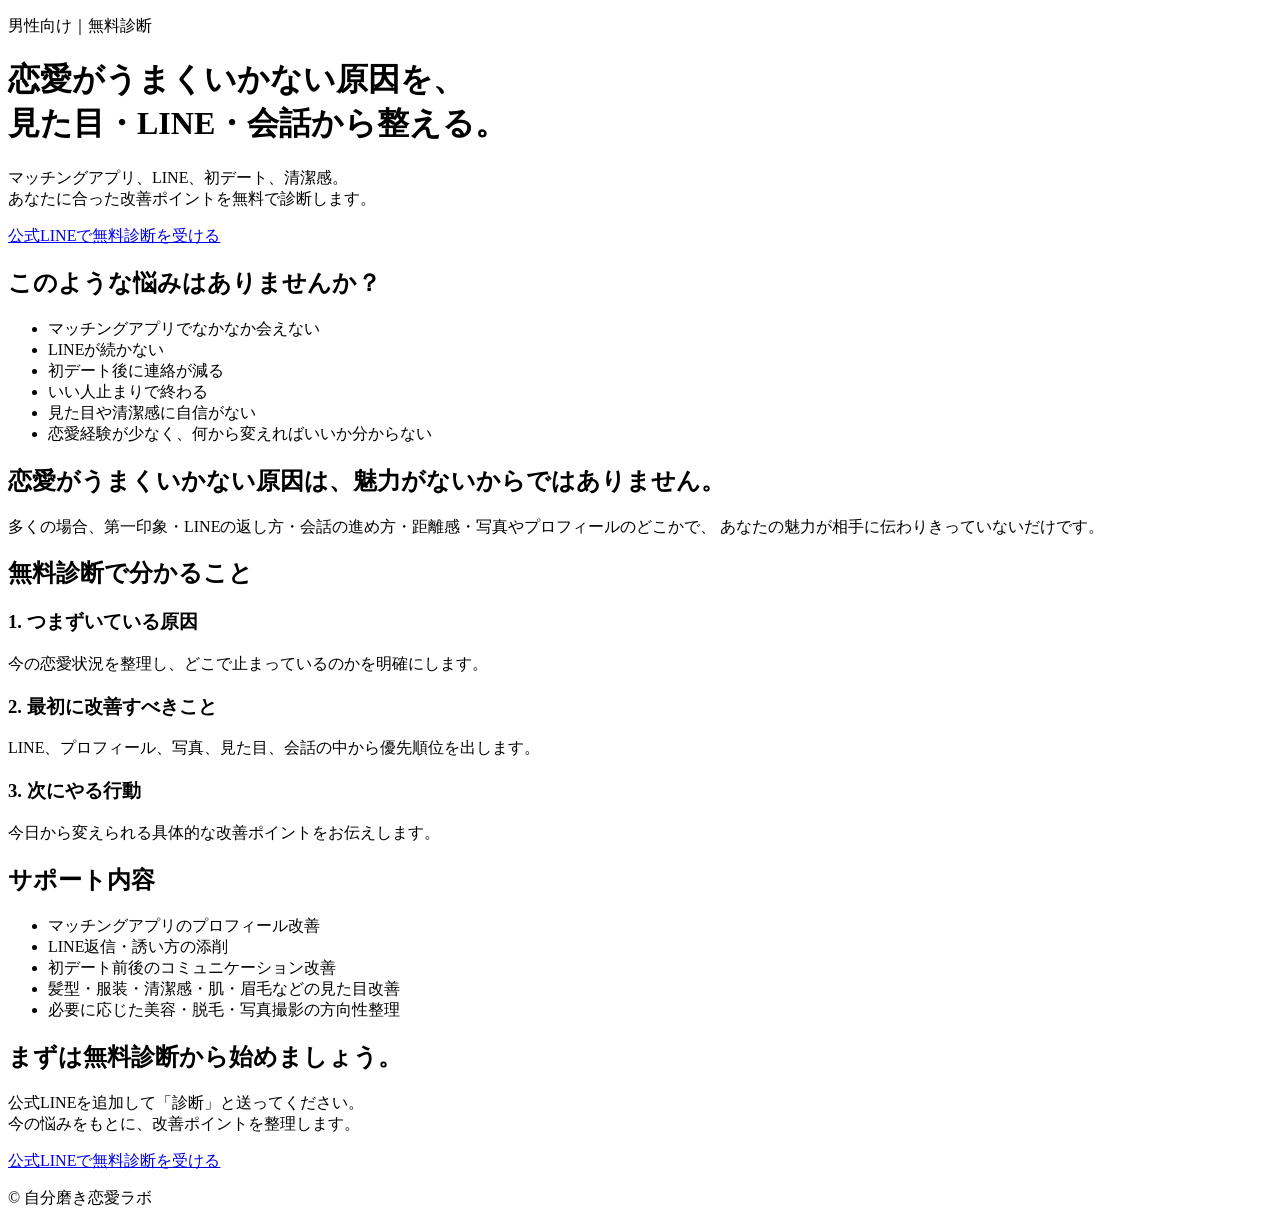
==== index.html @ 27d7d854 "Create index.html for love type diagnosis landing page This HTML file serves as a landing page for a" ====
<!DOCTYPE html>
<html lang="ja">
<head>
  <meta charset="UTF-8" />
  <meta name="viewport" content="width=device-width, initial-scale=1.0" />

  <title>無料恋愛タイプ診断｜自分磨き恋愛ラボ</title>
  <meta name="description" content="マッチングアプリ・LINE・見た目・会話の悩みを整理する、男性向けの無料恋愛タイプ診断です。" />

  <link rel="stylesheet" href="style.css" />
</head>
<body>

  <header class="hero">
    <div class="container">
      <p class="label">男性向け｜無料診断</p>
      <h1>恋愛がうまくいかない原因を、<br>見た目・LINE・会話から整える。</h1>
      <p class="lead">
        マッチングアプリ、LINE、初デート、清潔感。<br>
        あなたに合った改善ポイントを無料で診断します。
      </p>
      <a class="cta" href="https://lin.ee/ここに公式LINEのURLを入れる">
        公式LINEで無料診断を受ける
      </a>
    </div>
  </header>

  <main>
    <section class="section">
      <div class="container">
        <h2>このような悩みはありませんか？</h2>
        <ul class="check-list">
          <li>マッチングアプリでなかなか会えない</li>
          <li>LINEが続かない</li>
          <li>初デート後に連絡が減る</li>
          <li>いい人止まりで終わる</li>
          <li>見た目や清潔感に自信がない</li>
          <li>恋愛経験が少なく、何から変えればいいか分からない</li>
        </ul>
      </div>
    </section>

    <section class="section bg">
      <div class="container">
        <h2>恋愛がうまくいかない原因は、魅力がないからではありません。</h2>
        <p>
          多くの場合、第一印象・LINEの返し方・会話の進め方・距離感・写真やプロフィールのどこかで、
          あなたの魅力が相手に伝わりきっていないだけです。
        </p>
      </div>
    </section>

    <section class="section">
      <div class="container">
        <h2>無料診断で分かること</h2>
        <div class="cards">
          <div class="card">
            <h3>1. つまずいている原因</h3>
            <p>今の恋愛状況を整理し、どこで止まっているのかを明確にします。</p>
          </div>
          <div class="card">
            <h3>2. 最初に改善すべきこと</h3>
            <p>LINE、プロフィール、写真、見た目、会話の中から優先順位を出します。</p>
          </div>
          <div class="card">
            <h3>3. 次にやる行動</h3>
            <p>今日から変えられる具体的な改善ポイントをお伝えします。</p>
          </div>
        </div>
      </div>
    </section>

    <section class="section bg">
      <div class="container">
        <h2>サポート内容</h2>
        <ul class="support-list">
          <li>マッチングアプリのプロフィール改善</li>
          <li>LINE返信・誘い方の添削</li>
          <li>初デート前後のコミュニケーション改善</li>
          <li>髪型・服装・清潔感・肌・眉毛などの見た目改善</li>
          <li>必要に応じた美容・脱毛・写真撮影の方向性整理</li>
        </ul>
      </div>
    </section>

    <section class="section cta-section">
      <div class="container">
        <h2>まずは無料診断から始めましょう。</h2>
        <p>
          公式LINEを追加して「診断」と送ってください。<br>
          今の悩みをもとに、改善ポイントを整理します。
        </p>
        <a class="cta" href="https://lin.ee/ここに公式LINEのURLを入れる">
          公式LINEで無料診断を受ける
        </a>
      </div>
    </section>
  </main>

  <footer>
    <p>© 自分磨き恋愛ラボ</p>
  </footer>

</body>
</html>
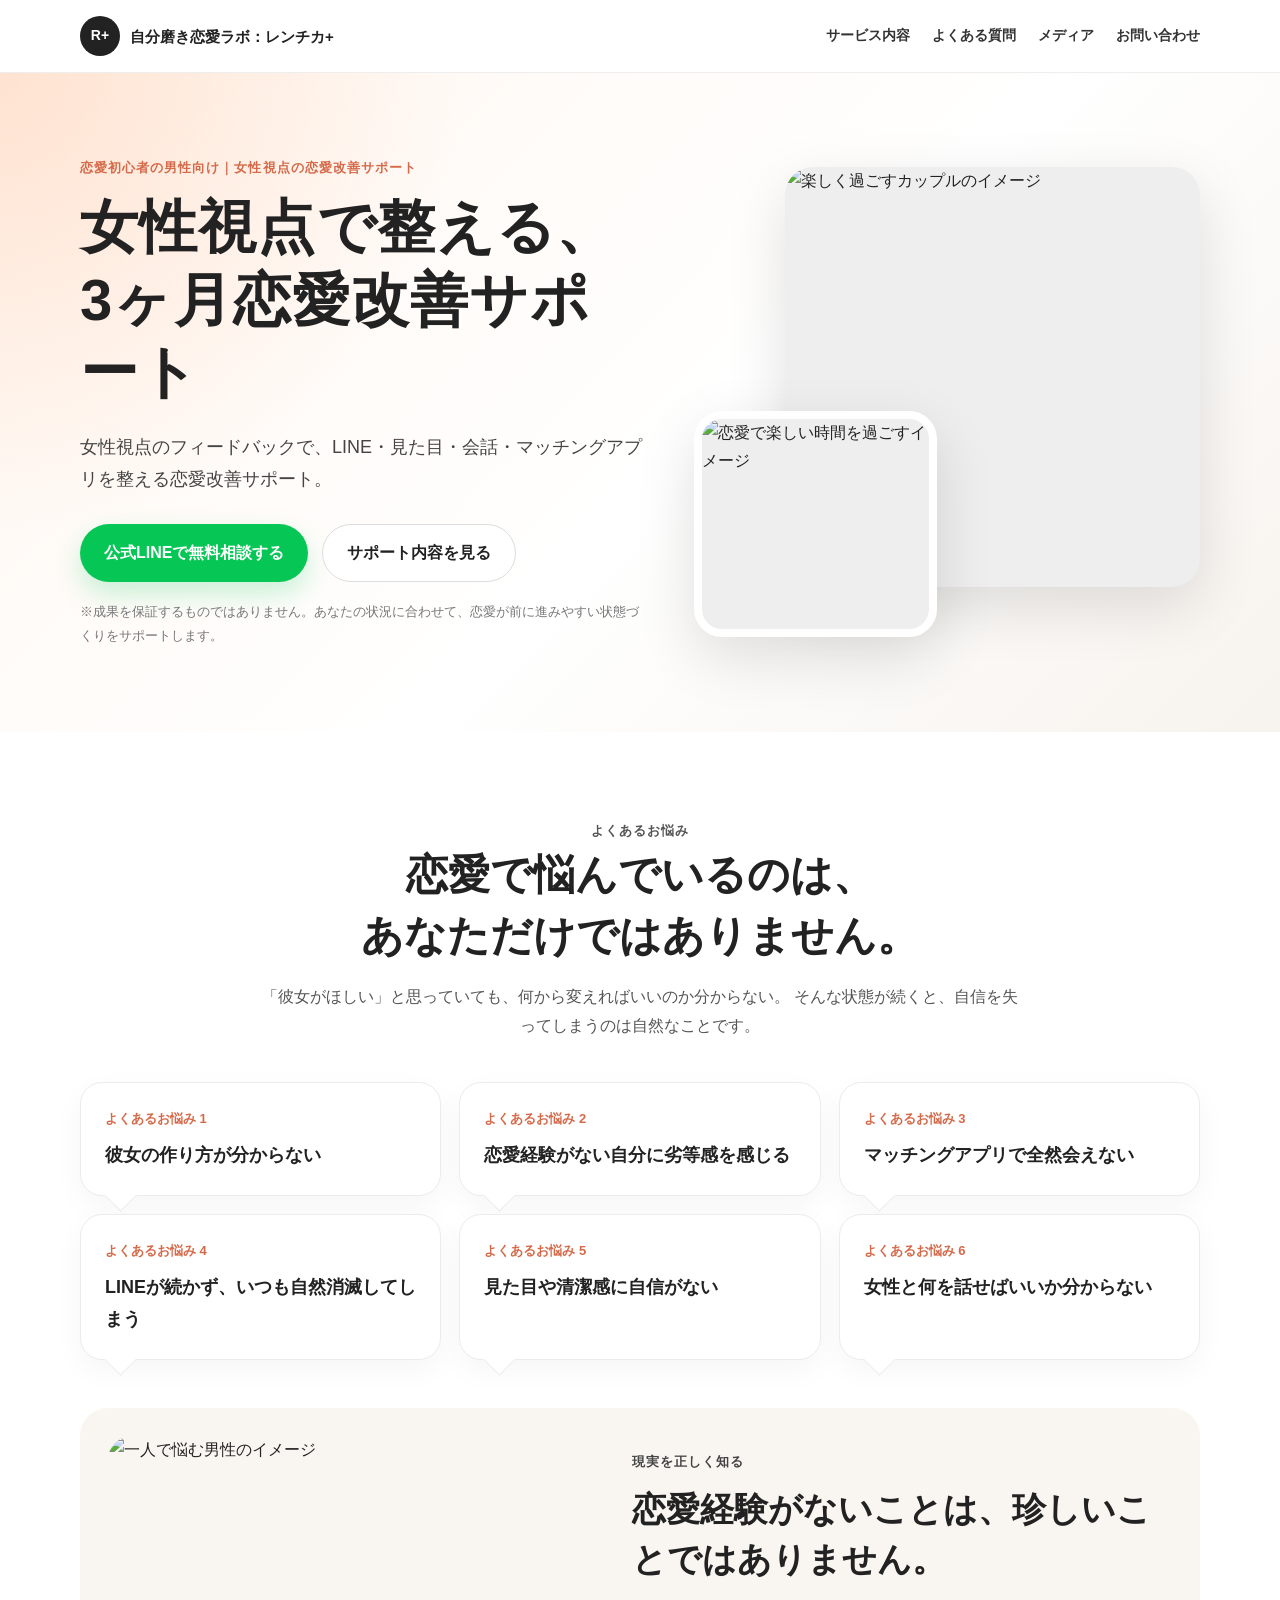
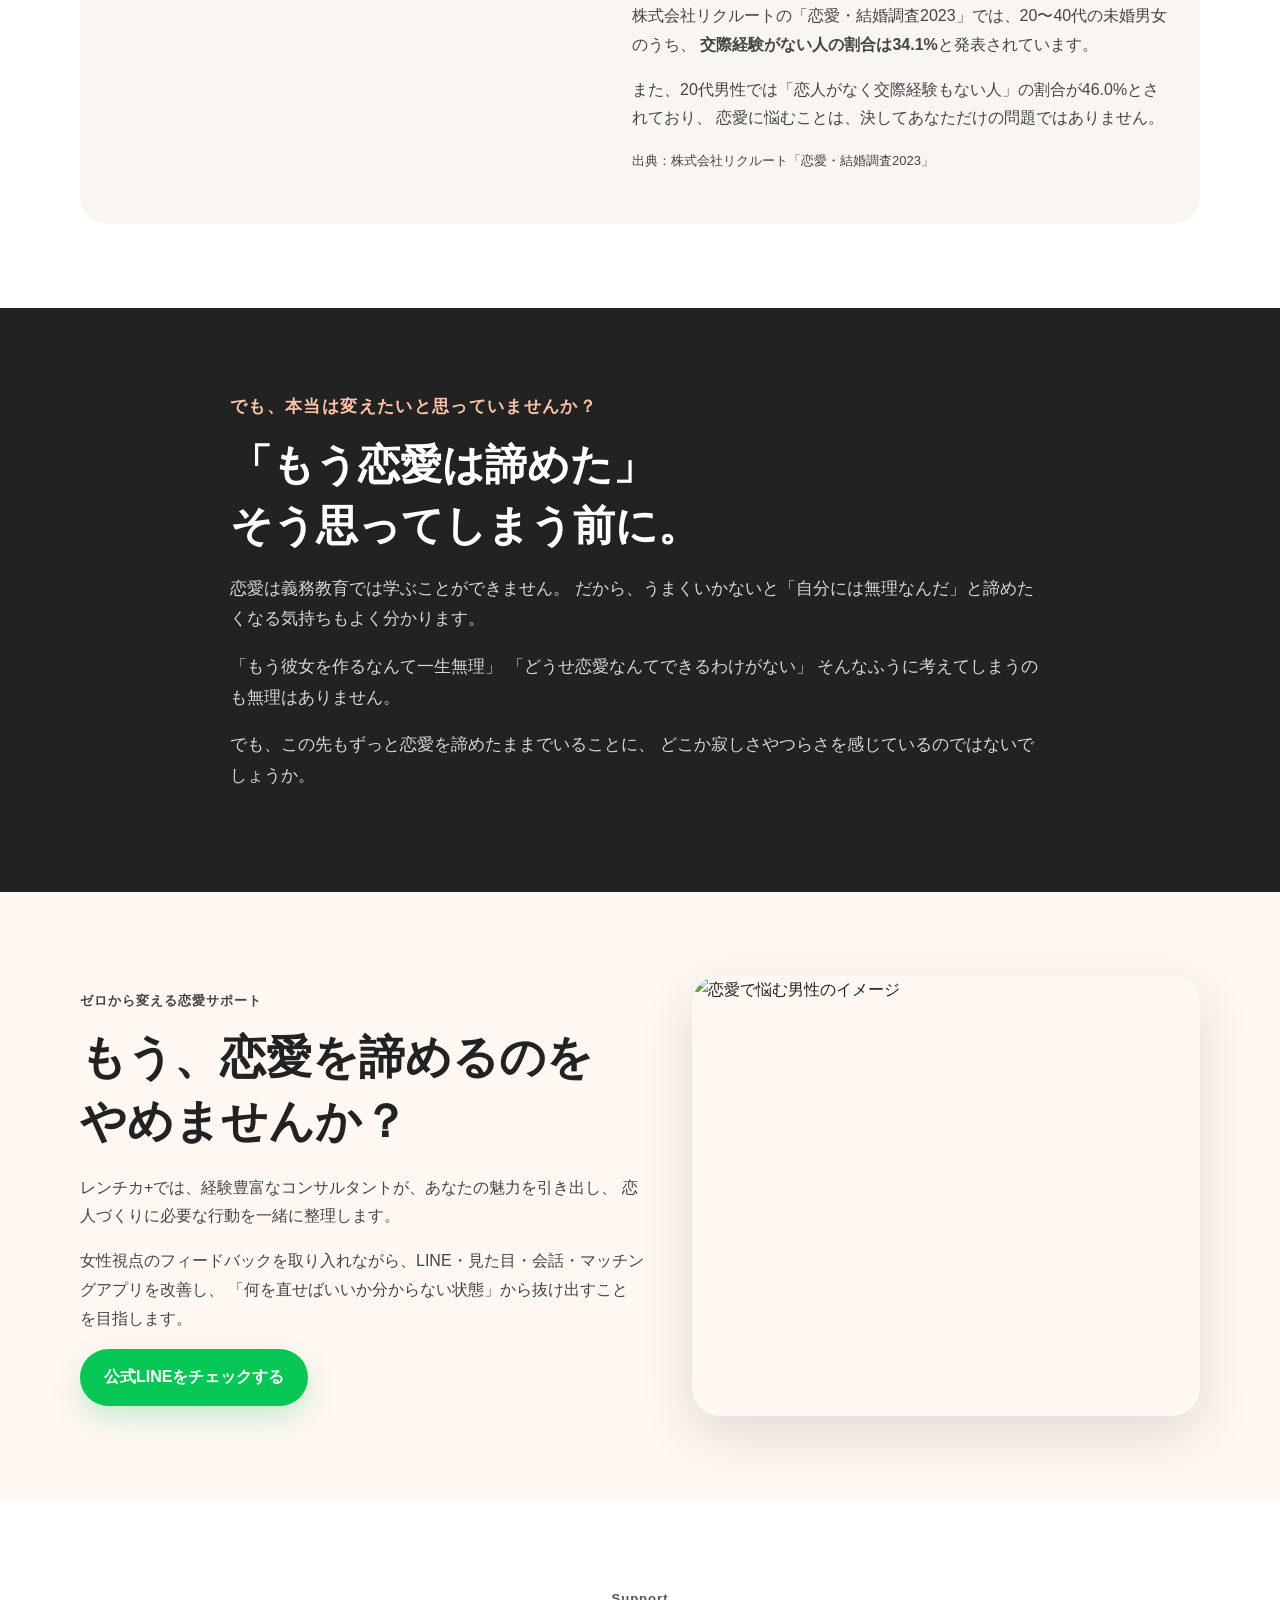
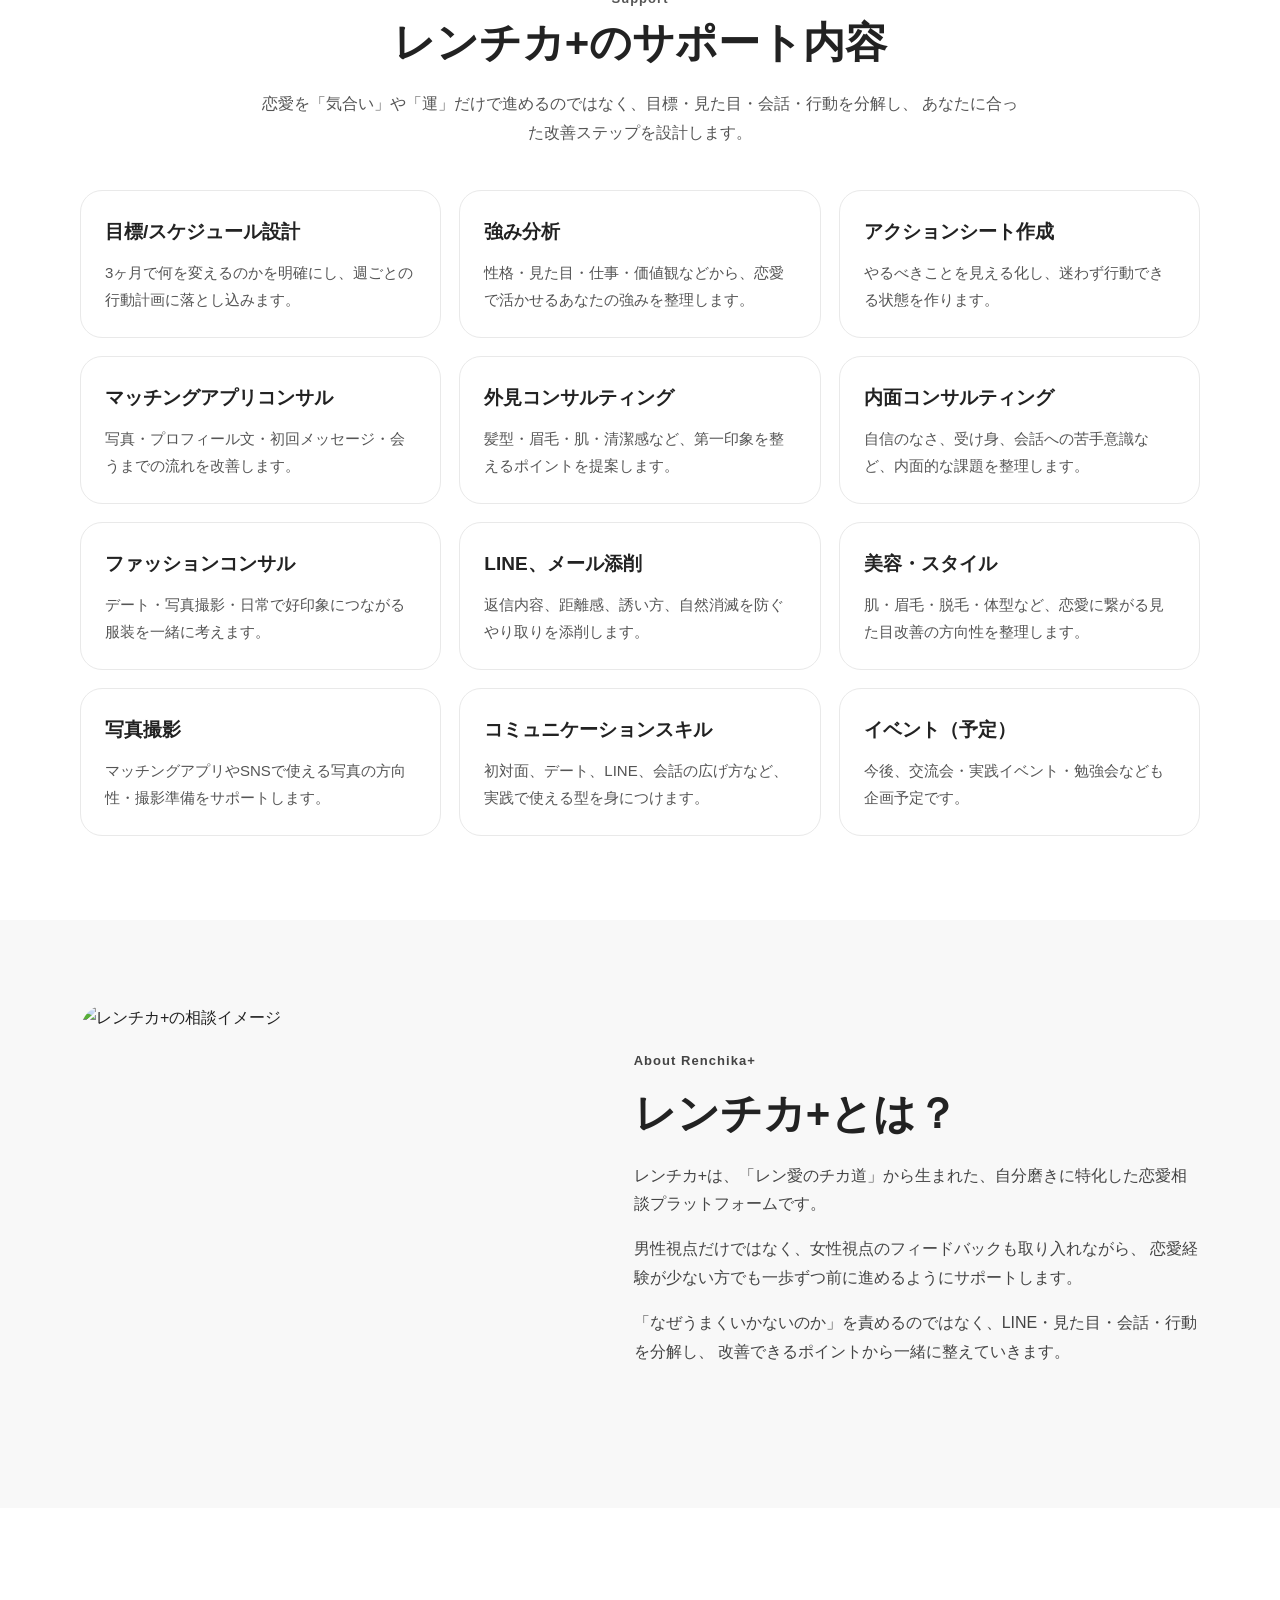
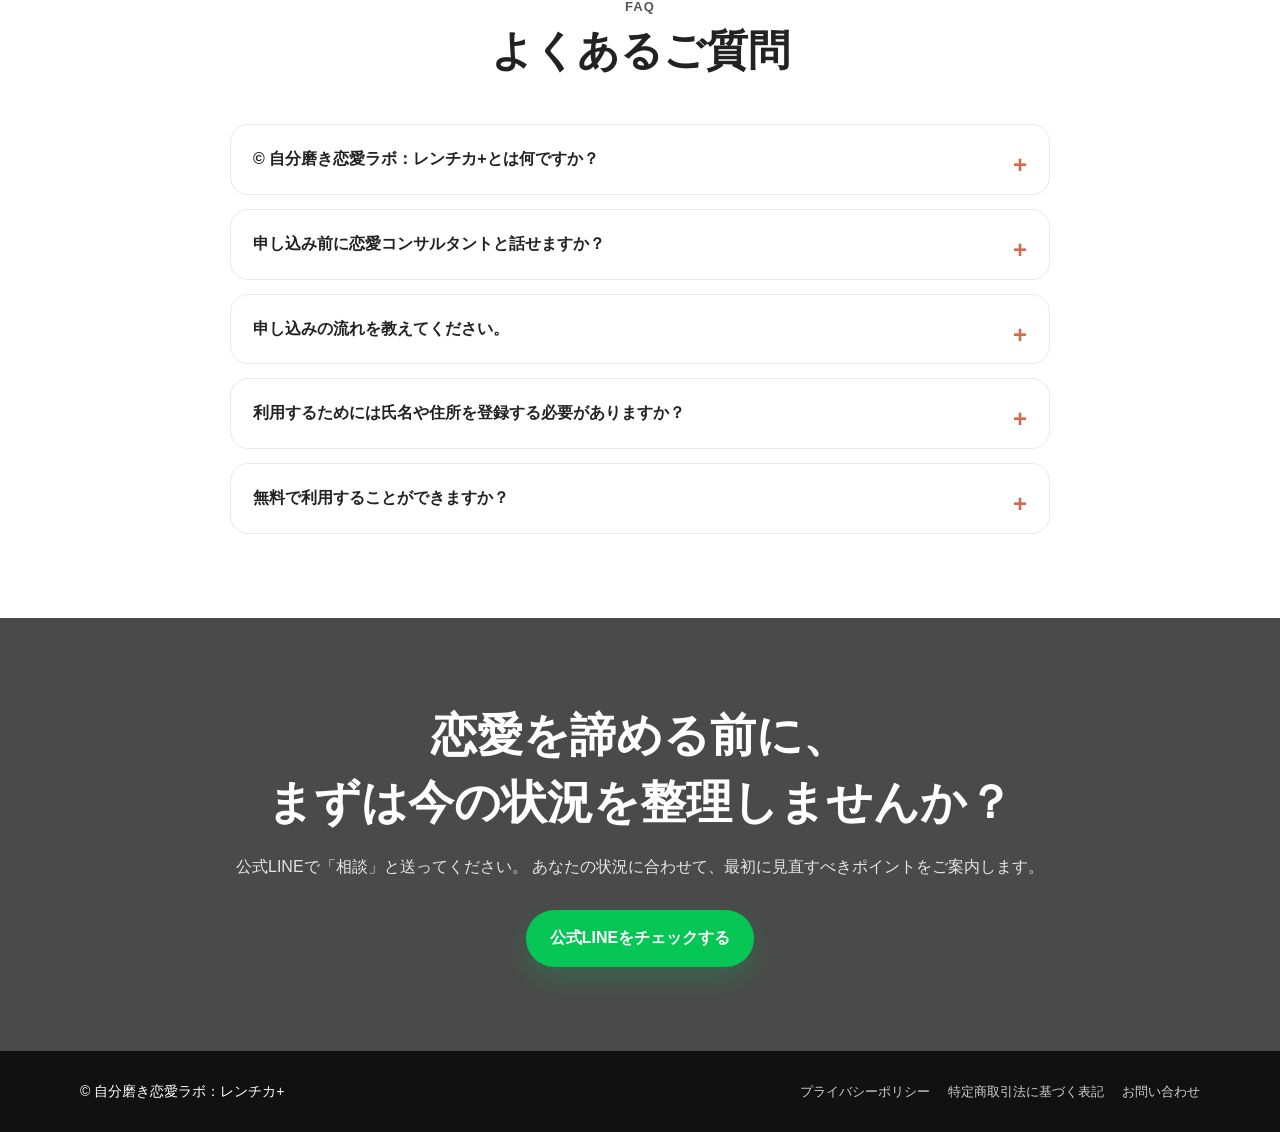
==== commit 53cf2fe1: "Revise HTML structure and update SEO metadata Updated the title and description meta tags for better" ====
--- a/index.html
+++ b/index.html
@@ -4,102 +4,360 @@
   <meta charset="UTF-8" />
   <meta name="viewport" content="width=device-width, initial-scale=1.0" />
 
-  <title>無料恋愛タイプ診断｜自分磨き恋愛ラボ</title>
-  <meta name="description" content="マッチングアプリ・LINE・見た目・会話の悩みを整理する、男性向けの無料恋愛タイプ診断です。" />
+  <title>女性視点で整える、3ヶ月恋愛改善サポート｜自分磨き恋愛ラボ：レンチカ+</title>
+  <meta name="description" content="女性視点のフィードバックで、LINE・見た目・会話・マッチングアプリを整える男性向け恋愛改善サポート。ゼロから恋愛を前に進めたい方へ。" />
 
   <link rel="stylesheet" href="style.css" />
 </head>
+
 <body>
-
-  <header class="hero">
+  <!-- Header -->
+  <header class="site-header">
+    <div class="header-inner">
+      <a href="index.html" class="logo">
+        <span class="logo-mark">R+</span>
+        <span class="logo-text">自分磨き恋愛ラボ：レンチカ+</span>
+      </a>
+
+      <nav class="nav">
+        <a href="#services">サービス内容</a>
+        <a href="#faq">よくある質問</a>
+        <a href="media.html">メディア</a>
+        <a href="contact.html">お問い合わせ</a>
+      </nav>
+    </div>
+  </header>
+
+  <!-- Hero -->
+  <section class="hero">
+    <div class="container hero-grid">
+      <div class="hero-copy">
+        <p class="eyebrow">恋愛初心者の男性向け｜女性視点の恋愛改善サポート</p>
+        <h1>女性視点で整える、<br>3ヶ月恋愛改善サポート</h1>
+        <p class="hero-subtitle">
+          女性視点のフィードバックで、LINE・見た目・会話・マッチングアプリを整える恋愛改善サポート。
+        </p>
+
+        <div class="hero-actions">
+          <a class="btn btn-primary" href="https://lin.ee/u928Gog" target="_blank" rel="noopener">
+            公式LINEで無料相談する
+          </a>
+          <a class="btn btn-secondary" href="#services">
+            サポート内容を見る
+          </a>
+        </div>
+
+        <p class="note">
+          ※成果を保証するものではありません。あなたの状況に合わせて、恋愛が前に進みやすい状態づくりをサポートします。
+        </p>
+      </div>
+
+      <div class="hero-images">
+        <div class="image-card large">
+          <img src="https://images.unsplash.com/photo-1521145239174-279dc2227166?auto=format&fit=crop&w=900&q=80" alt="楽しく過ごすカップルのイメージ">
+        </div>
+        <div class="image-card small">
+          <img src="https://images.unsplash.com/photo-1516589178581-6cd7833ae3b2?auto=format&fit=crop&w=700&q=80" alt="恋愛で楽しい時間を過ごすイメージ">
+        </div>
+      </div>
+    </div>
+  </section>
+
+  <!-- Problems -->
+  <section class="section problems">
     <div class="container">
-      <p class="label">男性向け｜無料診断</p>
-      <h1>恋愛がうまくいかない原因を、<br>見た目・LINE・会話から整える。</h1>
-      <p class="lead">
-        マッチングアプリ、LINE、初デート、清潔感。<br>
-        あなたに合った改善ポイントを無料で診断します。
+      <div class="section-heading">
+        <p class="section-label">よくあるお悩み</p>
+        <h2>恋愛で悩んでいるのは、<br>あなただけではありません。</h2>
+        <p>
+          「彼女がほしい」と思っていても、何から変えればいいのか分からない。  
+          そんな状態が続くと、自信を失ってしまうのは自然なことです。
+        </p>
+      </div>
+
+      <div class="speech-grid">
+        <div class="speech-card">
+          <span>よくあるお悩み 1</span>
+          <p>彼女の作り方が分からない</p>
+        </div>
+        <div class="speech-card">
+          <span>よくあるお悩み 2</span>
+          <p>恋愛経験がない自分に劣等感を感じる</p>
+        </div>
+        <div class="speech-card">
+          <span>よくあるお悩み 3</span>
+          <p>マッチングアプリで全然会えない</p>
+        </div>
+        <div class="speech-card">
+          <span>よくあるお悩み 4</span>
+          <p>LINEが続かず、いつも自然消滅してしまう</p>
+        </div>
+        <div class="speech-card">
+          <span>よくあるお悩み 5</span>
+          <p>見た目や清潔感に自信がない</p>
+        </div>
+        <div class="speech-card">
+          <span>よくあるお悩み 6</span>
+          <p>女性と何を話せばいいか分からない</p>
+        </div>
+      </div>
+
+      <div class="lonely-block">
+        <div class="lonely-image">
+          <img src="https://images.unsplash.com/photo-1493836512294-502baa1986e2?auto=format&fit=crop&w=900&q=80" alt="一人で悩む男性のイメージ">
+        </div>
+        <div class="lonely-text">
+          <p class="section-label">現実を正しく知る</p>
+          <h3>恋愛経験がないことは、珍しいことではありません。</h3>
+          <p>
+            株式会社リクルートの「恋愛・結婚調査2023」では、20〜40代の未婚男女のうち、
+            <strong>交際経験がない人の割合は34.1%</strong>と発表されています。
+          </p>
+          <p>
+            また、20代男性では「恋人がなく交際経験もない人」の割合が46.0%とされており、
+            恋愛に悩むことは、決してあなただけの問題ではありません。
+          </p>
+          <p class="source">
+            出典：株式会社リクルート「恋愛・結婚調査2023」
+          </p>
+        </div>
+      </div>
+    </div>
+  </section>
+
+  <!-- Empathy -->
+  <section class="section empathy">
+    <div class="container narrow">
+      <p class="section-label">でも、本当は変えたいと思っていませんか？</p>
+      <h2>「もう恋愛は諦めた」<br>そう思ってしまう前に。</h2>
+
+      <p>
+        恋愛は義務教育では学ぶことができません。  
+        だから、うまくいかないと「自分には無理なんだ」と諦めたくなる気持ちもよく分かります。
       </p>
-      <a class="cta" href="https://lin.ee/ここに公式LINEのURLを入れる">
-        公式LINEで無料診断を受ける
+
+      <p>
+        「もう彼女を作るなんて一生無理」  
+        「どうせ恋愛なんてできるわけがない」  
+        そんなふうに考えてしまうのも無理はありません。
+      </p>
+
+      <p>
+        でも、この先もずっと恋愛を諦めたままでいることに、  
+        どこか寂しさやつらさを感じているのではないでしょうか。
+      </p>
+    </div>
+  </section>
+
+  <!-- Consultant Need -->
+  <section class="section rescue">
+    <div class="container rescue-grid">
+      <div class="rescue-copy">
+        <p class="section-label">ゼロから変える恋愛サポート</p>
+        <h2>もう、恋愛を諦めるのを<br>やめませんか？</h2>
+        <p>
+          レンチカ+では、経験豊富なコンサルタントが、あなたの魅力を引き出し、
+          恋人づくりに必要な行動を一緒に整理します。
+        </p>
+        <p>
+          女性視点のフィードバックを取り入れながら、LINE・見た目・会話・マッチングアプリを改善し、
+          「何を直せばいいか分からない状態」から抜け出すことを目指します。
+        </p>
+
+        <a class="btn btn-primary" href="https://lin.ee/u928Gog" target="_blank" rel="noopener">
+          公式LINEをチェックする
+        </a>
+      </div>
+
+      <div class="rescue-image">
+        <img src="https://images.unsplash.com/photo-1516822003754-cca485356ecb?auto=format&fit=crop&w=900&q=80" alt="恋愛で悩む男性のイメージ">
+      </div>
+    </div>
+  </section>
+
+  <!-- Services -->
+  <section class="section services" id="services">
+    <div class="container">
+      <div class="section-heading">
+        <p class="section-label">Support</p>
+        <h2>レンチカ+のサポート内容</h2>
+        <p>
+          恋愛を「気合い」や「運」だけで進めるのではなく、目標・見た目・会話・行動を分解し、
+          あなたに合った改善ステップを設計します。
+        </p>
+      </div>
+
+      <div class="service-grid">
+        <div class="service-card">
+          <h3>目標/スケジュール設計</h3>
+          <p>3ヶ月で何を変えるのかを明確にし、週ごとの行動計画に落とし込みます。</p>
+        </div>
+
+        <div class="service-card">
+          <h3>強み分析</h3>
+          <p>性格・見た目・仕事・価値観などから、恋愛で活かせるあなたの強みを整理します。</p>
+        </div>
+
+        <div class="service-card">
+          <h3>アクションシート作成</h3>
+          <p>やるべきことを見える化し、迷わず行動できる状態を作ります。</p>
+        </div>
+
+        <div class="service-card">
+          <h3>マッチングアプリコンサル</h3>
+          <p>写真・プロフィール文・初回メッセージ・会うまでの流れを改善します。</p>
+        </div>
+
+        <div class="service-card">
+          <h3>外見コンサルティング</h3>
+          <p>髪型・眉毛・肌・清潔感など、第一印象を整えるポイントを提案します。</p>
+        </div>
+
+        <div class="service-card">
+          <h3>内面コンサルティング</h3>
+          <p>自信のなさ、受け身、会話への苦手意識など、内面的な課題を整理します。</p>
+        </div>
+
+        <div class="service-card">
+          <h3>ファッションコンサル</h3>
+          <p>デート・写真撮影・日常で好印象につながる服装を一緒に考えます。</p>
+        </div>
+
+        <div class="service-card">
+          <h3>LINE、メール添削</h3>
+          <p>返信内容、距離感、誘い方、自然消滅を防ぐやり取りを添削します。</p>
+        </div>
+
+        <div class="service-card">
+          <h3>美容・スタイル</h3>
+          <p>肌・眉毛・脱毛・体型など、恋愛に繋がる見た目改善の方向性を整理します。</p>
+        </div>
+
+        <div class="service-card">
+          <h3>写真撮影</h3>
+          <p>マッチングアプリやSNSで使える写真の方向性・撮影準備をサポートします。</p>
+        </div>
+
+        <div class="service-card">
+          <h3>コミュニケーションスキル</h3>
+          <p>初対面、デート、LINE、会話の広げ方など、実践で使える型を身につけます。</p>
+        </div>
+
+        <div class="service-card">
+          <h3>イベント（予定）</h3>
+          <p>今後、交流会・実践イベント・勉強会なども企画予定です。</p>
+        </div>
+      </div>
+    </div>
+  </section>
+
+  <!-- Detail -->
+  <section class="section detail">
+    <div class="container detail-grid">
+      <div class="detail-image">
+        <img src="https://images.unsplash.com/photo-1492447166138-50c3889fccb1?auto=format&fit=crop&w=900&q=80" alt="レンチカ+の相談イメージ">
+      </div>
+      <div class="detail-copy">
+        <p class="section-label">About Renchika+</p>
+        <h2>レンチカ+とは？</h2>
+        <p>
+          レンチカ+は、「レン愛のチカ道」から生まれた、自分磨きに特化した恋愛相談プラットフォームです。
+        </p>
+        <p>
+          男性視点だけではなく、女性視点のフィードバックも取り入れながら、
+          恋愛経験が少ない方でも一歩ずつ前に進めるようにサポートします。
+        </p>
+        <p>
+          「なぜうまくいかないのか」を責めるのではなく、LINE・見た目・会話・行動を分解し、
+          改善できるポイントから一緒に整えていきます。
+        </p>
+      </div>
+    </div>
+  </section>
+
+  <!-- FAQ -->
+  <section class="section faq" id="faq">
+    <div class="container narrow">
+      <div class="section-heading">
+        <p class="section-label">FAQ</p>
+        <h2>よくあるご質問</h2>
+      </div>
+
+      <div class="faq-list">
+        <details>
+          <summary>© 自分磨き恋愛ラボ：レンチカ+とは何ですか？</summary>
+          <p>
+            自分を自分で磨くことに特化したコンサルをご提供しており、
+            恋愛スキルを男性/女性の多角的な視点からサポートしております。
+            「レン愛のチカ道」から、レンチカ+という名前が生まれました。
+          </p>
+        </details>
+
+        <details>
+          <summary>申し込み前に恋愛コンサルタントと話せますか？</summary>
+          <p>
+            申込み前でも、公式LINEにて恋愛コンサルタントへ質問を送ることが可能です。
+            まずは公式LINEからお問い合わせください。
+          </p>
+        </details>
+
+        <details>
+          <summary>申し込みの流れを教えてください。</summary>
+          <p>
+            まず公式LINEを登録し、面談の日程調整を行います。
+            面談時にサービス内容の説明や、将来を見据えたヒアリングをさせていただきます。
+            その後、必要に応じてサポートのご案内となります。
+          </p>
+        </details>
+
+        <details>
+          <summary>利用するためには氏名や住所を登録する必要がありますか？</summary>
+          <p>
+            決済の際に氏名や住所の入力が必要になる場合がありますが、外部に表示されることはありませんのでご安心ください。
+            氏名はニックネームでも構いません。
+          </p>
+          <p>
+            住所は決済システムの仕様上、入力が必要となる場合がありますが、
+            お送りする商品があるサービスを除いて、恋愛コンサルタントにお客様のご住所をお伝えすることはございません。
+            また、弊社からお客様のご住所に広告物を送付することはありません。
+          </p>
+        </details>
+
+        <details>
+          <summary>無料で利用することができますか？</summary>
+          <p>
+            登録は無料です。コンサルティングサービスは有料です。
+            まずは公式LINEから無料相談・初回案内をご確認ください。
+          </p>
+        </details>
+      </div>
+    </div>
+  </section>
+
+  <!-- CTA -->
+  <section class="final-cta">
+    <div class="container narrow">
+      <h2>恋愛を諦める前に、<br>まずは今の状況を整理しませんか？</h2>
+      <p>
+        公式LINEで「相談」と送ってください。  
+        あなたの状況に合わせて、最初に見直すべきポイントをご案内します。
+      </p>
+      <a class="btn btn-primary" href="https://lin.ee/u928Gog" target="_blank" rel="noopener">
+        公式LINEをチェックする
       </a>
     </div>
-  </header>
-
-  <main>
-    <section class="section">
-      <div class="container">
-        <h2>このような悩みはありませんか？</h2>
-        <ul class="check-list">
-          <li>マッチングアプリでなかなか会えない</li>
-          <li>LINEが続かない</li>
-          <li>初デート後に連絡が減る</li>
-          <li>いい人止まりで終わる</li>
-          <li>見た目や清潔感に自信がない</li>
-          <li>恋愛経験が少なく、何から変えればいいか分からない</li>
-        </ul>
-      </div>
-    </section>
-
-    <section class="section bg">
-      <div class="container">
-        <h2>恋愛がうまくいかない原因は、魅力がないからではありません。</h2>
-        <p>
-          多くの場合、第一印象・LINEの返し方・会話の進め方・距離感・写真やプロフィールのどこかで、
-          あなたの魅力が相手に伝わりきっていないだけです。
-        </p>
-      </div>
-    </section>
-
-    <section class="section">
-      <div class="container">
-        <h2>無料診断で分かること</h2>
-        <div class="cards">
-          <div class="card">
-            <h3>1. つまずいている原因</h3>
-            <p>今の恋愛状況を整理し、どこで止まっているのかを明確にします。</p>
-          </div>
-          <div class="card">
-            <h3>2. 最初に改善すべきこと</h3>
-            <p>LINE、プロフィール、写真、見た目、会話の中から優先順位を出します。</p>
-          </div>
-          <div class="card">
-            <h3>3. 次にやる行動</h3>
-            <p>今日から変えられる具体的な改善ポイントをお伝えします。</p>
-          </div>
-        </div>
-      </div>
-    </section>
-
-    <section class="section bg">
-      <div class="container">
-        <h2>サポート内容</h2>
-        <ul class="support-list">
-          <li>マッチングアプリのプロフィール改善</li>
-          <li>LINE返信・誘い方の添削</li>
-          <li>初デート前後のコミュニケーション改善</li>
-          <li>髪型・服装・清潔感・肌・眉毛などの見た目改善</li>
-          <li>必要に応じた美容・脱毛・写真撮影の方向性整理</li>
-        </ul>
-      </div>
-    </section>
-
-    <section class="section cta-section">
-      <div class="container">
-        <h2>まずは無料診断から始めましょう。</h2>
-        <p>
-          公式LINEを追加して「診断」と送ってください。<br>
-          今の悩みをもとに、改善ポイントを整理します。
-        </p>
-        <a class="cta" href="https://lin.ee/ここに公式LINEのURLを入れる">
-          公式LINEで無料診断を受ける
-        </a>
-      </div>
-    </section>
-  </main>
-
-  <footer>
-    <p>© 自分磨き恋愛ラボ</p>
+  </section>
+
+  <!-- Footer -->
+  <footer class="site-footer">
+    <div class="footer-inner">
+      <p>© 自分磨き恋愛ラボ：レンチカ+</p>
+      <div class="footer-links">
+        <a href="privacy.html">プライバシーポリシー</a>
+        <a href="law.html">特定商取引法に基づく表記</a>
+        <a href="contact.html">お問い合わせ</a>
+      </div>
+    </div>
   </footer>
-
 </body>
 </html>
--- a/style.css
+++ b/style.css
@@ -0,0 +1,650 @@
+* {
+  box-sizing: border-box;
+}
+
+html {
+  scroll-behavior: smooth;
+}
+
+body {
+  margin: 0;
+  font-family: -apple-system, BlinkMacSystemFont, "Hiragino Sans", "Yu Gothic", "Noto Sans JP", sans-serif;
+  color: #222;
+  background: #fff;
+  line-height: 1.8;
+}
+
+img {
+  max-width: 100%;
+  display: block;
+}
+
+a {
+  color: inherit;
+}
+
+.container {
+  width: min(100% - 32px, 1120px);
+  margin: 0 auto;
+}
+
+.narrow {
+  width: min(100% - 32px, 820px);
+}
+
+/* Header */
+.site-header {
+  position: sticky;
+  top: 0;
+  z-index: 50;
+  background: rgba(255, 255, 255, 0.92);
+  backdrop-filter: blur(12px);
+  border-bottom: 1px solid #eee;
+}
+
+.header-inner {
+  width: min(100% - 32px, 1120px);
+  margin: 0 auto;
+  height: 72px;
+  display: flex;
+  align-items: center;
+  justify-content: space-between;
+  gap: 24px;
+}
+
+.logo {
+  display: flex;
+  align-items: center;
+  gap: 10px;
+  text-decoration: none;
+  font-weight: 800;
+}
+
+.logo-mark {
+  width: 40px;
+  height: 40px;
+  border-radius: 50%;
+  background: #222;
+  color: #fff;
+  display: grid;
+  place-items: center;
+  font-size: 14px;
+}
+
+.logo-text {
+  font-size: 15px;
+  white-space: nowrap;
+}
+
+.nav {
+  display: flex;
+  align-items: center;
+  gap: 22px;
+  font-size: 14px;
+  font-weight: 700;
+}
+
+.nav a {
+  text-decoration: none;
+  color: #333;
+}
+
+.nav a:hover {
+  color: #d56a4a;
+}
+
+/* Hero */
+.hero {
+  padding: 80px 0 72px;
+  background:
+    radial-gradient(circle at top left, rgba(255, 207, 178, 0.5), transparent 32%),
+    linear-gradient(135deg, #fff6ef 0%, #ffffff 55%, #f7f3ee 100%);
+}
+
+.hero-grid {
+  display: grid;
+  grid-template-columns: 1fr 0.9fr;
+  gap: 52px;
+  align-items: center;
+}
+
+.eyebrow,
+.section-label {
+  display: inline-block;
+  color: #d56a4a;
+  font-weight: 800;
+  letter-spacing: 0.08em;
+  font-size: 13px;
+  margin: 0 0 12px;
+}
+
+h1 {
+  font-size: clamp(34px, 5vw, 58px);
+  line-height: 1.25;
+  margin: 0 0 22px;
+  letter-spacing: 0.02em;
+}
+
+.hero-subtitle {
+  font-size: 18px;
+  margin: 0 0 28px;
+  color: #444;
+}
+
+.hero-actions {
+  display: flex;
+  gap: 14px;
+  flex-wrap: wrap;
+  margin-bottom: 18px;
+}
+
+.btn {
+  display: inline-flex;
+  justify-content: center;
+  align-items: center;
+  min-height: 52px;
+  padding: 14px 24px;
+  border-radius: 999px;
+  text-decoration: none;
+  font-weight: 800;
+  transition: 0.2s ease;
+}
+
+.btn-primary {
+  background: #06c755;
+  color: #fff;
+  box-shadow: 0 12px 28px rgba(6, 199, 85, 0.22);
+}
+
+.btn-primary:hover {
+  transform: translateY(-2px);
+  box-shadow: 0 16px 34px rgba(6, 199, 85, 0.28);
+}
+
+.btn-secondary {
+  background: #fff;
+  color: #222;
+  border: 1px solid #ddd;
+}
+
+.btn-secondary:hover {
+  transform: translateY(-2px);
+  border-color: #d56a4a;
+}
+
+.note {
+  color: #777;
+  font-size: 13px;
+}
+
+.hero-images {
+  position: relative;
+  min-height: 480px;
+}
+
+.image-card {
+  overflow: hidden;
+  border-radius: 28px;
+  box-shadow: 0 20px 60px rgba(0, 0, 0, 0.12);
+  background: #eee;
+}
+
+.image-card.large {
+  width: 82%;
+  margin-left: auto;
+}
+
+.image-card.large img {
+  height: 420px;
+  width: 100%;
+  object-fit: cover;
+}
+
+.image-card.small {
+  position: absolute;
+  left: 0;
+  bottom: 10px;
+  width: 48%;
+  border: 8px solid #fff;
+}
+
+.image-card.small img {
+  height: 210px;
+  width: 100%;
+  object-fit: cover;
+}
+
+/* Sections */
+.section {
+  padding: 84px 0;
+}
+
+.section-heading {
+  text-align: center;
+  margin-bottom: 42px;
+}
+
+.section-heading h2,
+.narrow h2 {
+  font-size: clamp(28px, 4vw, 42px);
+  line-height: 1.45;
+  margin: 0 0 16px;
+}
+
+.section-heading p {
+  color: #555;
+  margin: 0 auto;
+  max-width: 760px;
+}
+
+.problems {
+  background: #fff;
+}
+
+.speech-grid {
+  display: grid;
+  grid-template-columns: repeat(3, 1fr);
+  gap: 18px;
+  margin-bottom: 48px;
+}
+
+.speech-card {
+  position: relative;
+  background: #fff;
+  border: 1px solid #ececec;
+  border-radius: 22px;
+  padding: 24px;
+  box-shadow: 0 10px 30px rgba(0, 0, 0, 0.04);
+}
+
+.speech-card::after {
+  content: "";
+  position: absolute;
+  left: 28px;
+  bottom: -12px;
+  width: 22px;
+  height: 22px;
+  background: #fff;
+  border-right: 1px solid #ececec;
+  border-bottom: 1px solid #ececec;
+  transform: rotate(45deg);
+}
+
+.speech-card span {
+  display: block;
+  color: #d56a4a;
+  font-size: 13px;
+  font-weight: 800;
+  margin-bottom: 8px;
+}
+
+.speech-card p {
+  margin: 0;
+  font-weight: 800;
+  font-size: 18px;
+}
+
+.lonely-block {
+  display: grid;
+  grid-template-columns: 0.9fr 1fr;
+  gap: 38px;
+  align-items: center;
+  background: #f9f6f2;
+  border-radius: 28px;
+  padding: 28px;
+}
+
+.lonely-image {
+  overflow: hidden;
+  border-radius: 24px;
+}
+
+.lonely-image img {
+  width: 100%;
+  height: 360px;
+  object-fit: cover;
+}
+
+.lonely-text h3 {
+  font-size: clamp(24px, 3vw, 34px);
+  line-height: 1.45;
+  margin: 0 0 18px;
+}
+
+.lonely-text p {
+  color: #444;
+}
+
+.source {
+  font-size: 13px;
+  color: #777;
+}
+
+/* Empathy */
+.empathy {
+  background: #222;
+  color: #fff;
+}
+
+.empathy p {
+  color: rgba(255, 255, 255, 0.82);
+  font-size: 17px;
+}
+
+.empathy .section-label {
+  color: #ffc3a8;
+}
+
+/* Rescue */
+.rescue {
+  background: #fff7f2;
+}
+
+.rescue-grid {
+  display: grid;
+  grid-template-columns: 1fr 0.9fr;
+  gap: 48px;
+  align-items: center;
+}
+
+.rescue-copy h2 {
+  font-size: clamp(30px, 4vw, 46px);
+  line-height: 1.4;
+  margin: 0 0 20px;
+}
+
+.rescue-copy p {
+  color: #444;
+}
+
+.rescue-image {
+  overflow: hidden;
+  border-radius: 28px;
+  box-shadow: 0 18px 54px rgba(0, 0, 0, 0.12);
+}
+
+.rescue-image img {
+  width: 100%;
+  height: 440px;
+  object-fit: cover;
+}
+
+/* Services */
+.services {
+  background: #fff;
+}
+
+.service-grid {
+  display: grid;
+  grid-template-columns: repeat(3, 1fr);
+  gap: 18px;
+}
+
+.service-card {
+  border: 1px solid #e9e9e9;
+  border-radius: 22px;
+  padding: 24px;
+  background: #fff;
+  transition: 0.2s ease;
+}
+
+.service-card:hover {
+  transform: translateY(-4px);
+  box-shadow: 0 14px 34px rgba(0, 0, 0, 0.08);
+}
+
+.service-card h3 {
+  margin: 0 0 10px;
+  font-size: 19px;
+}
+
+.service-card p {
+  margin: 0;
+  color: #555;
+  font-size: 15px;
+}
+
+/* Detail */
+.detail {
+  background: #f8f8f8;
+}
+
+.detail-grid {
+  display: grid;
+  grid-template-columns: 0.9fr 1fr;
+  gap: 44px;
+  align-items: center;
+}
+
+.detail-image {
+  overflow: hidden;
+  border-radius: 28px;
+}
+
+.detail-image img {
+  width: 100%;
+  height: 420px;
+  object-fit: cover;
+}
+
+.detail-copy h2 {
+  font-size: clamp(28px, 4vw, 42px);
+  line-height: 1.4;
+  margin: 0 0 18px;
+}
+
+.detail-copy p {
+  color: #444;
+}
+
+/* FAQ */
+.faq {
+  background: #fff;
+}
+
+.faq-list {
+  display: grid;
+  gap: 14px;
+}
+
+details {
+  border: 1px solid #e9e9e9;
+  border-radius: 18px;
+  padding: 0;
+  background: #fff;
+  overflow: hidden;
+}
+
+summary {
+  cursor: pointer;
+  list-style: none;
+  padding: 20px 22px;
+  font-weight: 800;
+  position: relative;
+}
+
+summary::-webkit-details-marker {
+  display: none;
+}
+
+summary::after {
+  content: "+";
+  position: absolute;
+  right: 22px;
+  top: 18px;
+  font-size: 24px;
+  color: #d56a4a;
+}
+
+details[open] summary::after {
+  content: "−";
+}
+
+details p {
+  padding: 0 22px 20px;
+  margin: 0;
+  color: #555;
+}
+
+/* CTA */
+.final-cta {
+  padding: 84px 0;
+  background:
+    linear-gradient(135deg, rgba(34, 34, 34, 0.82), rgba(34, 34, 34, 0.82)),
+    url("https://images.unsplash.com/photo-1529333166437-7750a6dd5a70?auto=format&fit=crop&w=1400&q=80") center/cover;
+  color: #fff;
+  text-align: center;
+}
+
+.final-cta h2 {
+  font-size: clamp(30px, 4vw, 46px);
+  line-height: 1.45;
+  margin: 0 0 18px;
+}
+
+.final-cta p {
+  color: rgba(255, 255, 255, 0.86);
+  margin-bottom: 28px;
+}
+
+/* Footer */
+.site-footer {
+  background: #111;
+  color: #fff;
+  padding: 28px 0;
+}
+
+.footer-inner {
+  width: min(100% - 32px, 1120px);
+  margin: 0 auto;
+  display: flex;
+  justify-content: space-between;
+  gap: 18px;
+  align-items: center;
+  flex-wrap: wrap;
+}
+
+.footer-inner p {
+  margin: 0;
+  font-size: 14px;
+}
+
+.footer-links {
+  display: flex;
+  gap: 18px;
+  flex-wrap: wrap;
+}
+
+.footer-links a {
+  color: rgba(255, 255, 255, 0.8);
+  text-decoration: none;
+  font-size: 13px;
+}
+
+.footer-links a:hover {
+  color: #fff;
+}
+
+/* Responsive */
+@media (max-width: 900px) {
+  .header-inner {
+    height: auto;
+    padding: 14px 0;
+    align-items: flex-start;
+  }
+
+  .nav {
+    gap: 12px;
+    flex-wrap: wrap;
+    justify-content: flex-end;
+  }
+
+  .hero-grid,
+  .lonely-block,
+  .rescue-grid,
+  .detail-grid {
+    grid-template-columns: 1fr;
+  }
+
+  .hero-images {
+    min-height: auto;
+  }
+
+  .image-card.large {
+    width: 100%;
+  }
+
+  .image-card.small {
+    position: relative;
+    width: 72%;
+    margin-top: -50px;
+  }
+
+  .speech-grid,
+  .service-grid {
+    grid-template-columns: repeat(2, 1fr);
+  }
+}
+
+@media (max-width: 640px) {
+  .logo-text {
+    font-size: 13px;
+  }
+
+  .header-inner {
+    display: block;
+  }
+
+  .nav {
+    margin-top: 12px;
+    justify-content: flex-start;
+    font-size: 13px;
+  }
+
+  .hero {
+    padding: 56px 0 48px;
+  }
+
+  .section {
+    padding: 60px 0;
+  }
+
+  .hero-actions {
+    display: grid;
+  }
+
+  .btn {
+    width: 100%;
+  }
+
+  .speech-grid,
+  .service-grid {
+    grid-template-columns: 1fr;
+  }
+
+  .lonely-block {
+    padding: 18px;
+  }
+
+  .lonely-image img,
+  .rescue-image img,
+  .detail-image img {
+    height: 280px;
+  }
+
+  .image-card.large img {
+    height: 300px;
+  }
+
+  .image-card.small img {
+    height: 160px;
+  }
+
+  .footer-inner {
+    display: block;
+  }
+
+  .footer-links {
+    margin-top: 14px;
+  }
+}
